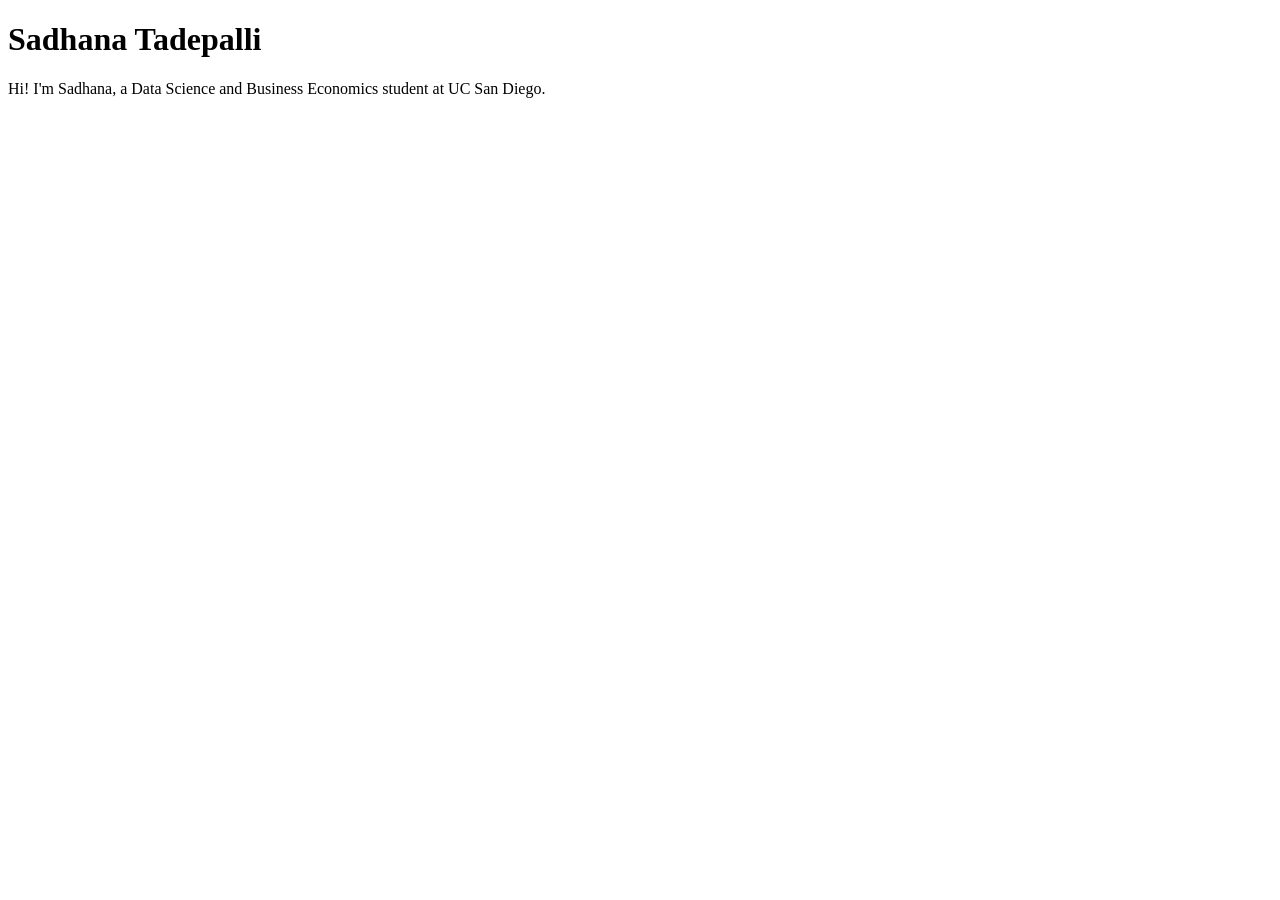
==== index.html @ ed1cffbd "Create homepage" ====
<!DOCTYPE html>
<html lang="en">
<head>
    <meta charset="UTF-8">
    <meta name="viewport" content="width=device-width, initial-scale=1.0">
    <title>Sadhana Tadepall: Personal site and Portfolio</title>
</head>
<body>
    <h1>Sadhana Tadepalli</h1>
    <p>
        Hi! I'm Sadhana, a Data Science and Business Economics student at UC San Diego.
    </p>
    
</body>
</html>
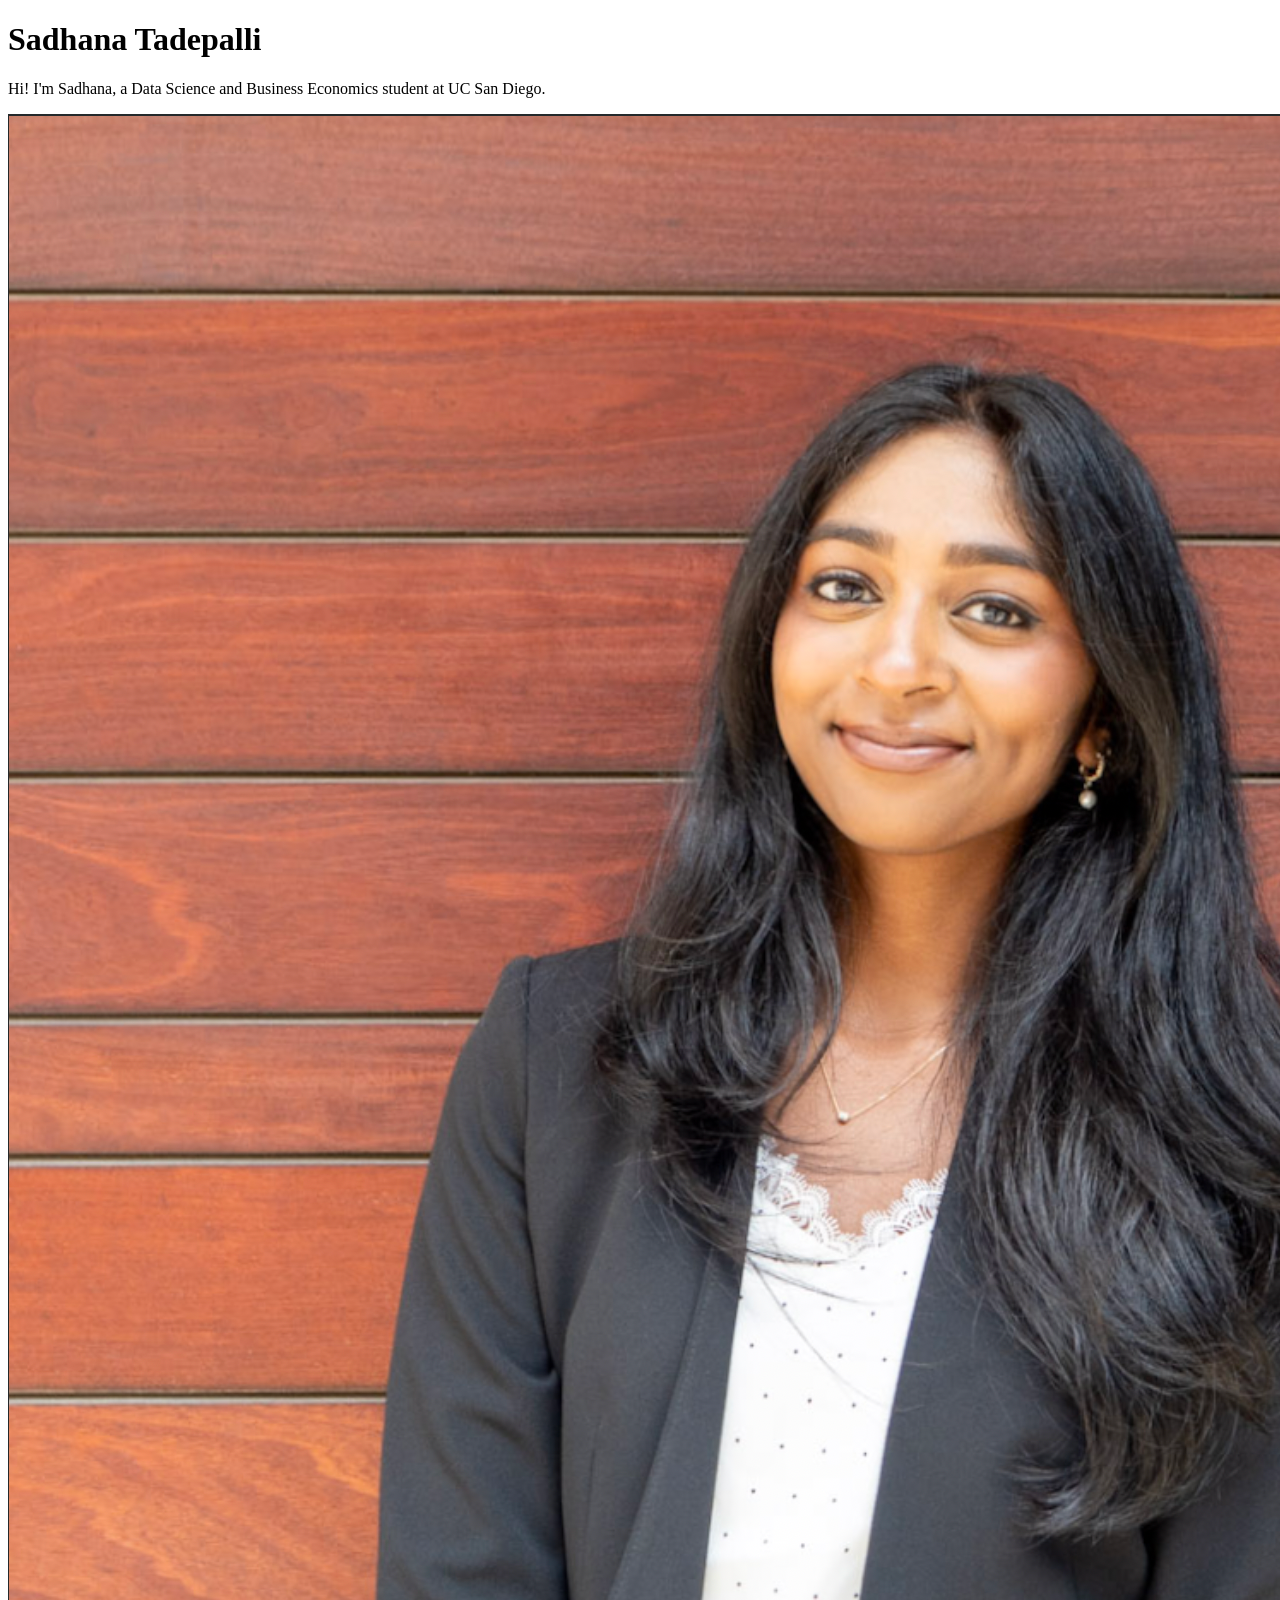
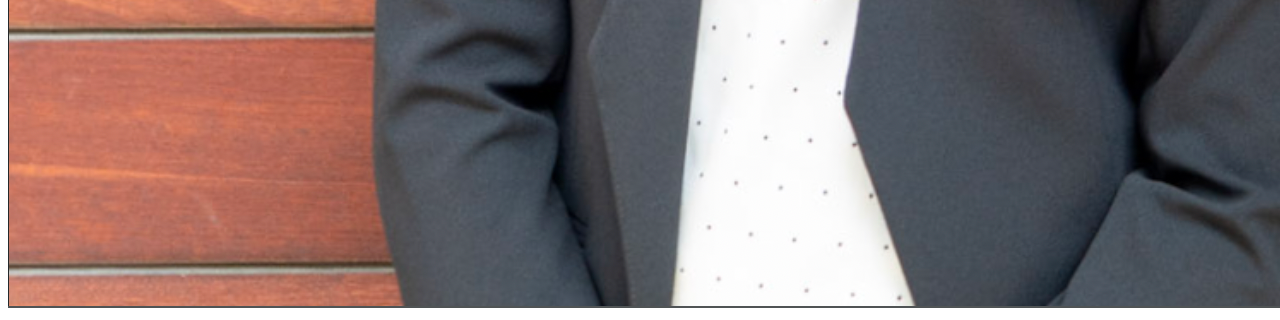
==== commit 6e6635d5: "Add profile photo" ====
--- a/index.html
+++ b/index.html
@@ -10,6 +10,7 @@
     <p>
         Hi! I'm Sadhana, a Data Science and Business Economics student at UC San Diego.
     </p>
+    <img src="images/headshot.jpg" alt="Photo of Sadhana Tadepalli">
     
 </body>
 </html>
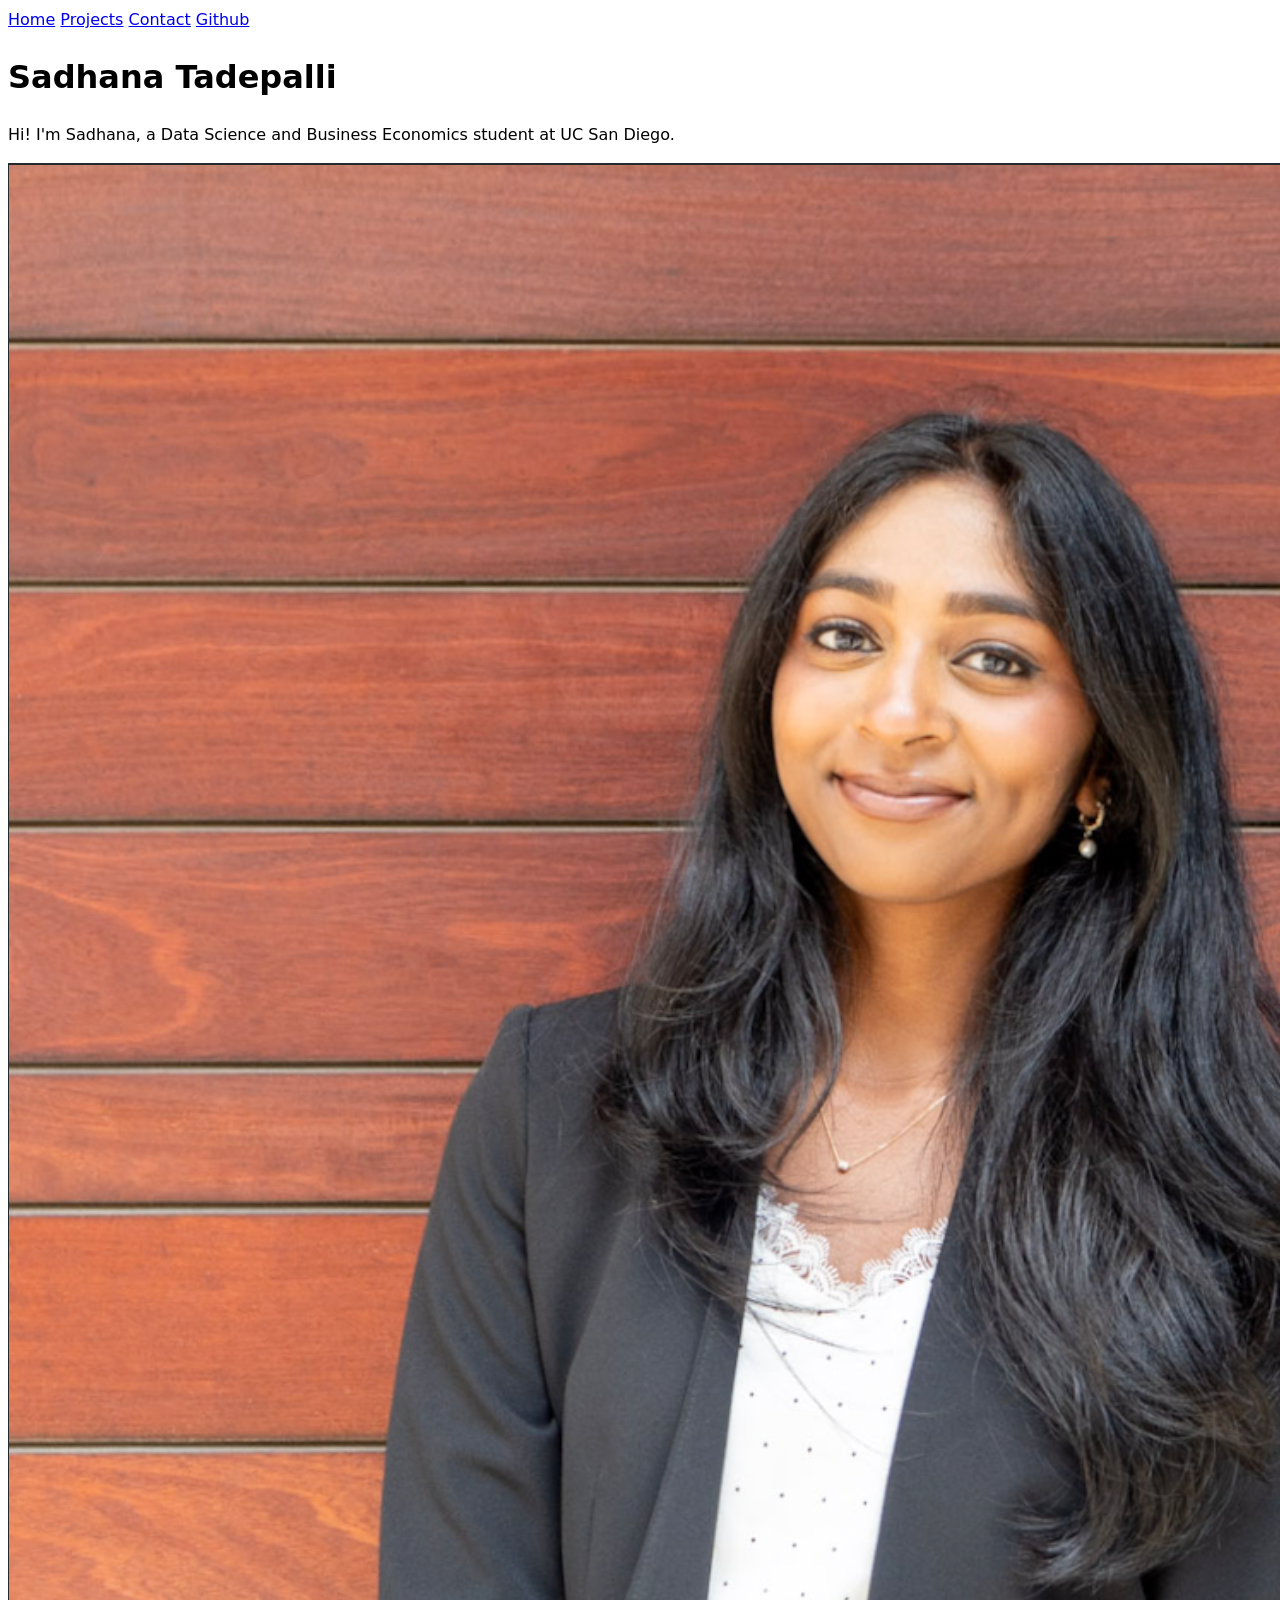
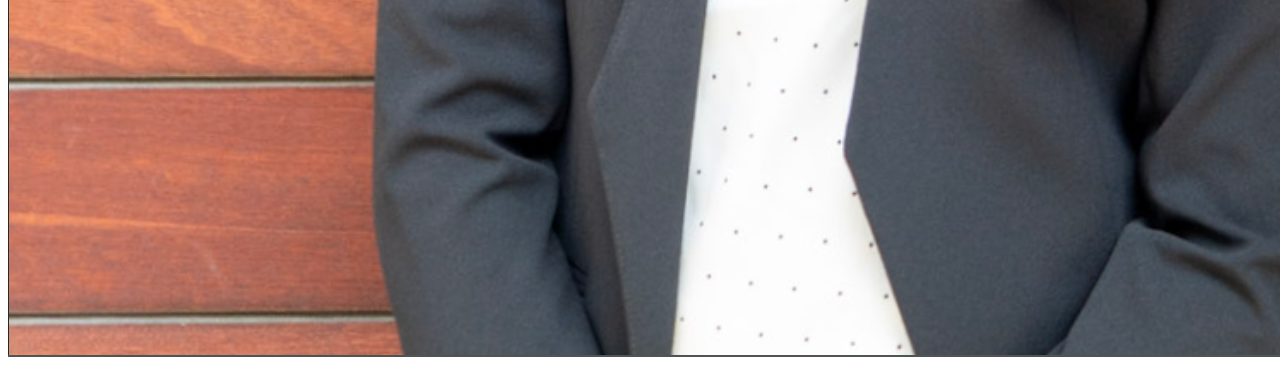
==== commit 84a71201: "Add stylesheet and site nav" ====
--- a/index.html
+++ b/index.html
@@ -4,8 +4,15 @@
     <meta charset="UTF-8">
     <meta name="viewport" content="width=device-width, initial-scale=1.0">
     <title>Sadhana Tadepall: Personal site and Portfolio</title>
+    <link rel="stylesheet" href="style.css">
 </head>
 <body>
+    <nav>
+        <a href="index.html">Home</a>
+        <a href="projects/">Projects</a>
+        <a href="contact/">Contact</a>
+        <a href="https://github.com/sadhanapt36" target="_blank">Github</a>
+    </nav>
     <h1>Sadhana Tadepalli</h1>
     <p>
         Hi! I'm Sadhana, a Data Science and Business Economics student at UC San Diego.
--- a/style.css
+++ b/style.css
@@ -0,0 +1,6 @@
+body {
+  /* Set line height to 1.5 times the font size
+	   and use the OS’s UI font as the website font
+	 */
+  font: 100%/1.5 system-ui;
+}
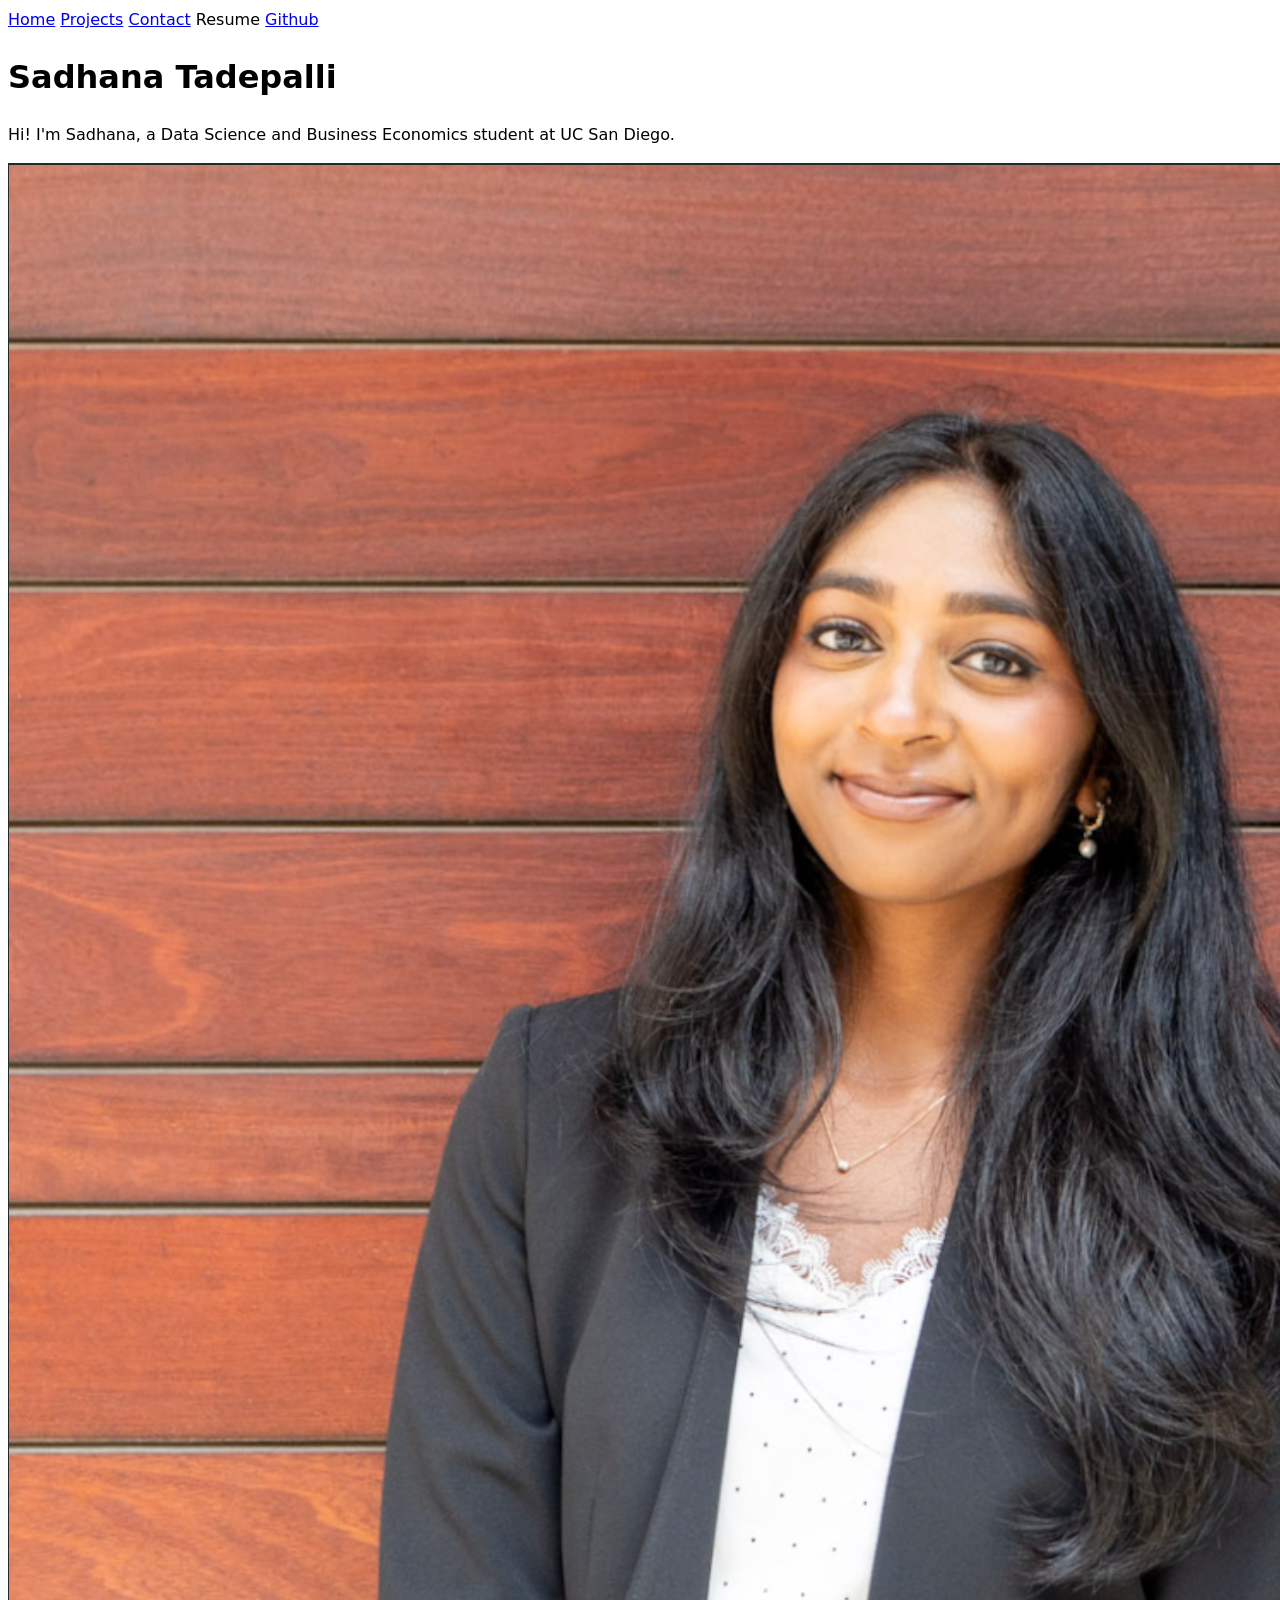
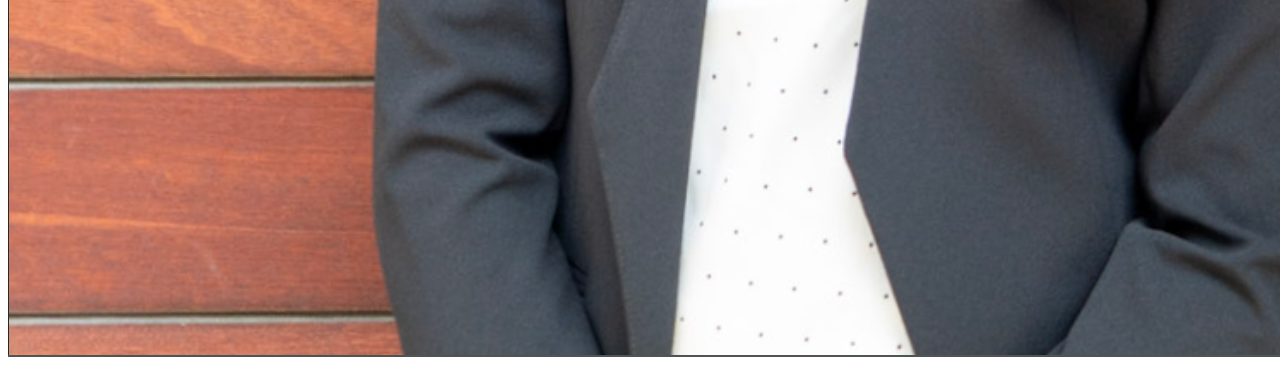
==== commit 2ed816e0: "Add contact form and resume page" ====
--- a/index.html
+++ b/index.html
@@ -11,6 +11,7 @@
         <a href="index.html">Home</a>
         <a href="projects/">Projects</a>
         <a href="contact/">Contact</a>
+        <a hred="resume/">Resume</a>
         <a href="https://github.com/sadhanapt36" target="_blank">Github</a>
     </nav>
     <h1>Sadhana Tadepalli</h1>
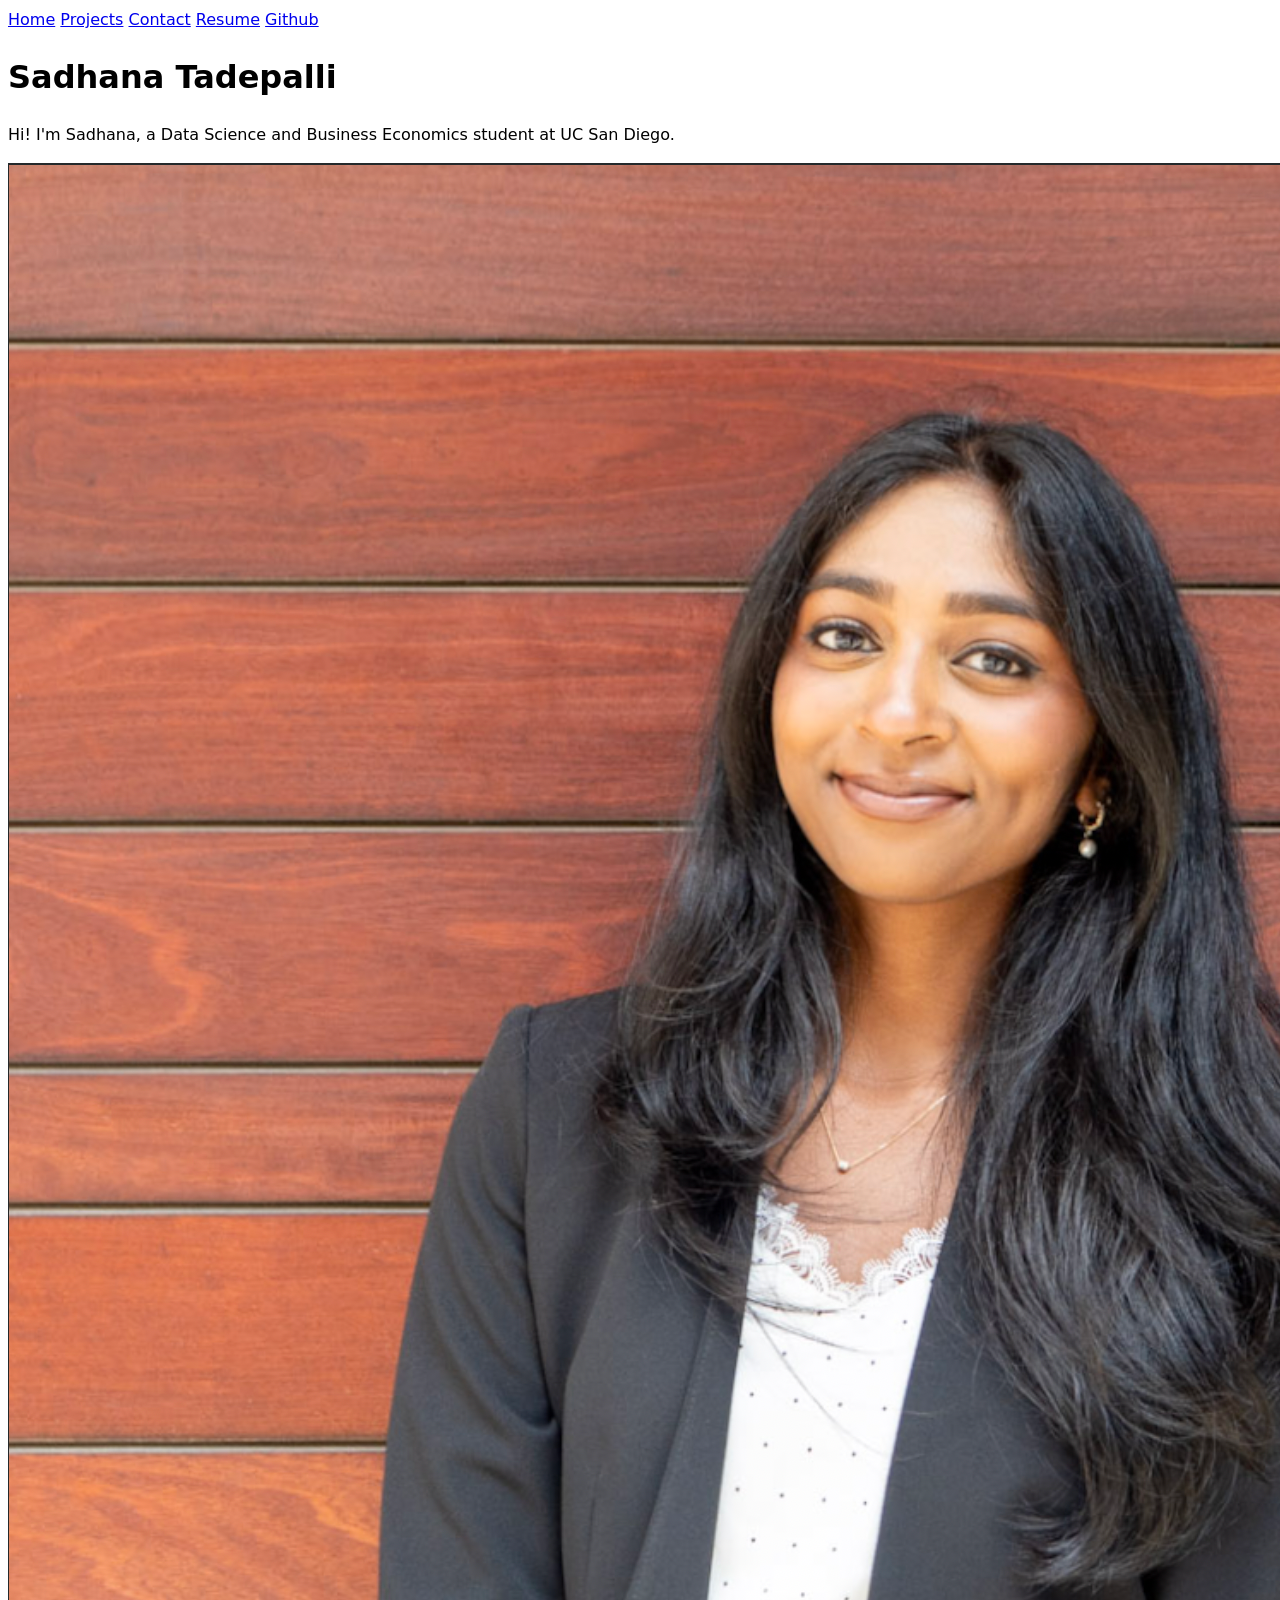
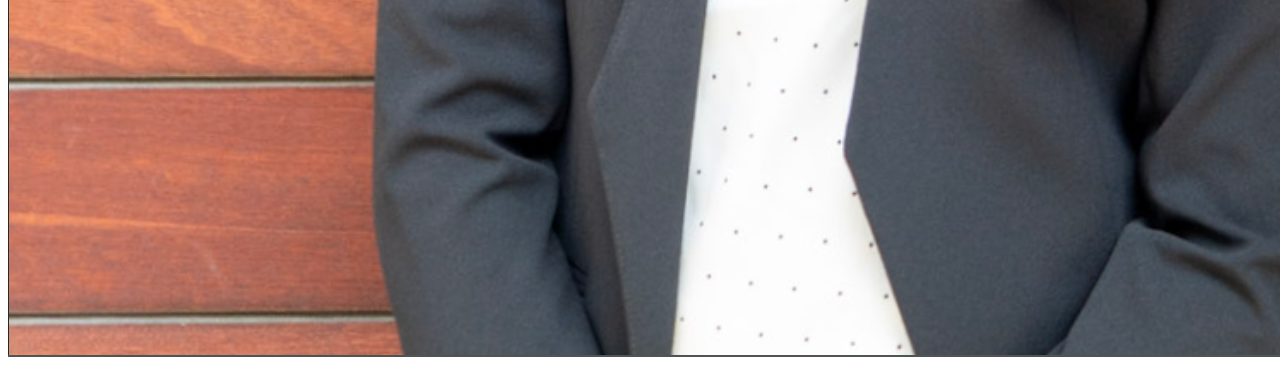
==== commit ec5174da: "Connected main page to Resume tab" ====
--- a/index.html
+++ b/index.html
@@ -11,7 +11,7 @@
         <a href="index.html">Home</a>
         <a href="projects/">Projects</a>
         <a href="contact/">Contact</a>
-        <a hred="resume/">Resume</a>
+        <a href="resume/">Resume</a>
         <a href="https://github.com/sadhanapt36" target="_blank">Github</a>
     </nav>
     <h1>Sadhana Tadepalli</h1>
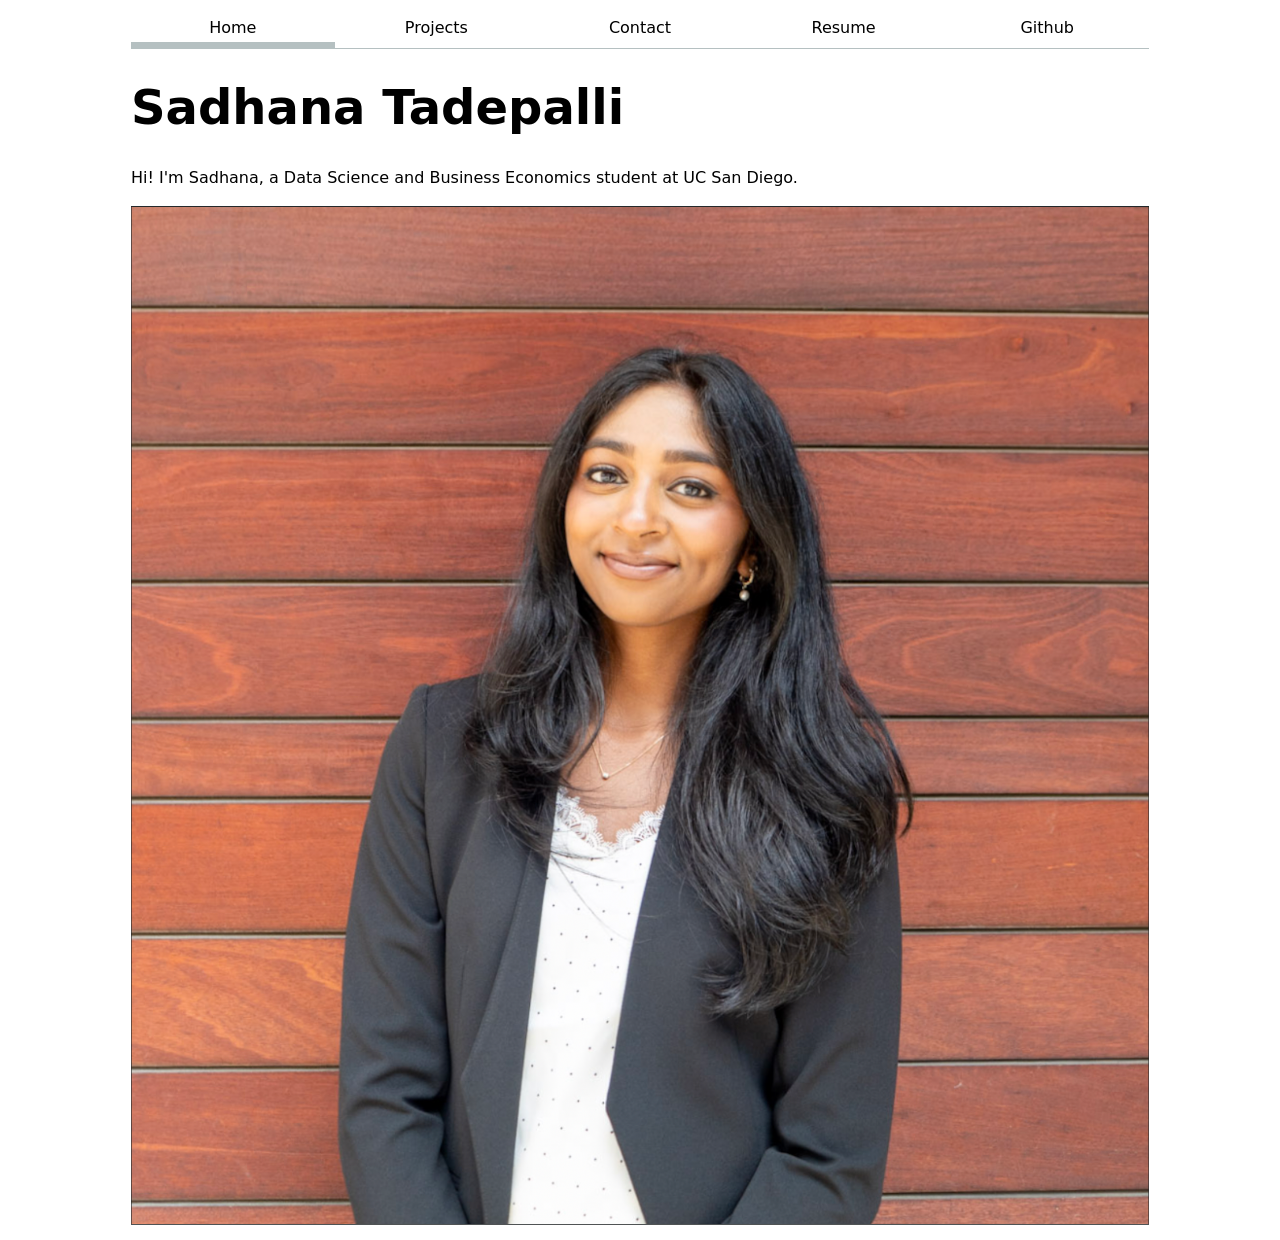
==== commit 914131a5: "added css styling changes" ====
--- a/index.html
+++ b/index.html
@@ -8,7 +8,7 @@
 </head>
 <body>
     <nav>
-        <a href="index.html">Home</a>
+        <a href="index.html" class="current">Home</a>
         <a href="projects/">Projects</a>
         <a href="contact/">Contact</a>
         <a href="resume/">Resume</a>
--- a/style.css
+++ b/style.css
@@ -3,4 +3,189 @@
 	   and use the OS’s UI font as the website font
 	 */
   font: 100%/1.5 system-ui;
-}+  max-width: 100ch;
+  margin-inline: auto;
+  padding-inline: lem;
+  box-sizing: border-box;
+}
+
+img{
+  max-width: 100%;
+  height: auto;
+}
+
+nav ul,
+nav li {
+  display: contents;
+}
+
+nav{
+  display: flex;
+  margin-bottom: lem;
+  border-bottom: 1px solid oklch(80% 3% 200);
+}
+
+nav a{
+  flex: 1;
+  text-decoration: none;
+  color: inherit;
+  text-align: center;
+  padding: 0.5em;
+}
+
+nav a.current{
+  border-bottom: 0.4em solid oklch(80% 3% 200);
+  padding-bottom: 0.1em;
+}
+
+html{
+  --color-accent: oklch(84.084% 0.07874 314.326);
+  accent-color: var(--color-accent);
+}
+
+nav a:hover {
+  border-bottom: 0.4em solid var(--color-accent);
+  padding-bottom: 0.1em;
+  background-color: oklch(from var(--color-accent) 95% 5% h);
+}
+
+input,
+textarea,
+button {
+    font: inherit;
+}
+
+form {
+    display: grid;
+    grid-template-columns: auto 1fr;
+    gap: 1em;
+    max-width: 60ch;
+}
+
+form label {
+    display: grid;
+    grid-template-columns: subgrid;
+    grid-column: 1 / -1;
+}
+
+form button {
+    grid-column: 1 / -1;
+}
+
+.projects{
+  display: grid;
+  grid-template-columns: repeat(auto-fit, minmax(15em, 1fr));
+  gap: 2em;
+}
+
+.projects article{
+  display: grid;
+  grid-template-rows: subgrid;
+  grid-row: span 3;
+  gap: 1em;
+}
+
+.projects h2{
+  margin: 0
+}
+
+h1 {
+    font-size: 300%;
+}
+
+h1, h2, h3, h4, h5, h6 {
+    line-height: 1.1;
+    text-wrap: balance;
+}
+
+
+/* Resume specific styles */
+.resume {
+    line-height: 1.6;
+    color: #263238;
+}
+
+.resume h1 {
+    font-size: 3em;
+    margin-bottom: 1em;
+    color: #1f2937;
+}
+
+.resume section {
+    margin-bottom: 2.5em;
+}
+
+.resume section h2 {
+    font-size: 1.5em;
+    color: #1f2937;
+    border-bottom: 2px solid var(--color-accent);
+    padding-bottom: 0.4em;
+    margin-bottom: 1.2em;
+}
+
+.resume article {
+    margin-bottom: 1.8em;
+    padding: 1.2em 1.5em;
+    background-color: #f8fafc;
+    border-left: 3px solid #cbd5e1;
+    border-radius: 0.4em;
+}
+
+.resume article h3 {
+    font-size: 1.2em;
+    color: #111827;
+    margin: 0 0 0.3em;
+}
+
+.resume article p {
+    margin: 0.3em 0;
+}
+
+.resume article h3 + p {
+    font-weight: 600;
+    color: #374151;
+}
+
+.resume time {
+    color: #64748b;
+    font-size: 0.9em;
+}
+
+.resume article ul {
+    margin-top: 0.8em;
+    margin-bottom: 0;
+    padding-left: 1.4em;
+}
+
+.resume article li {
+    margin-bottom: 0.5em;
+    line-height: 1.5;
+}
+
+.resume section:last-of-type {
+    background-color: #f8fafc;
+    padding: 1.5em;
+    border-radius: 0.5em;
+}
+
+.resume section:last-of-type strong {
+    color: #1f2937;
+}
+
+.resume section:last-of-type p {
+    margin: 0.7em 0;
+}
+
+@media (max-width: 600px) {
+    .resume h1 {
+        font-size: 2.5em;
+    }
+
+    .resume article {
+        padding: 1em;
+    }
+
+    .resume section h2 {
+        font-size: 1.3em;
+    }
+}
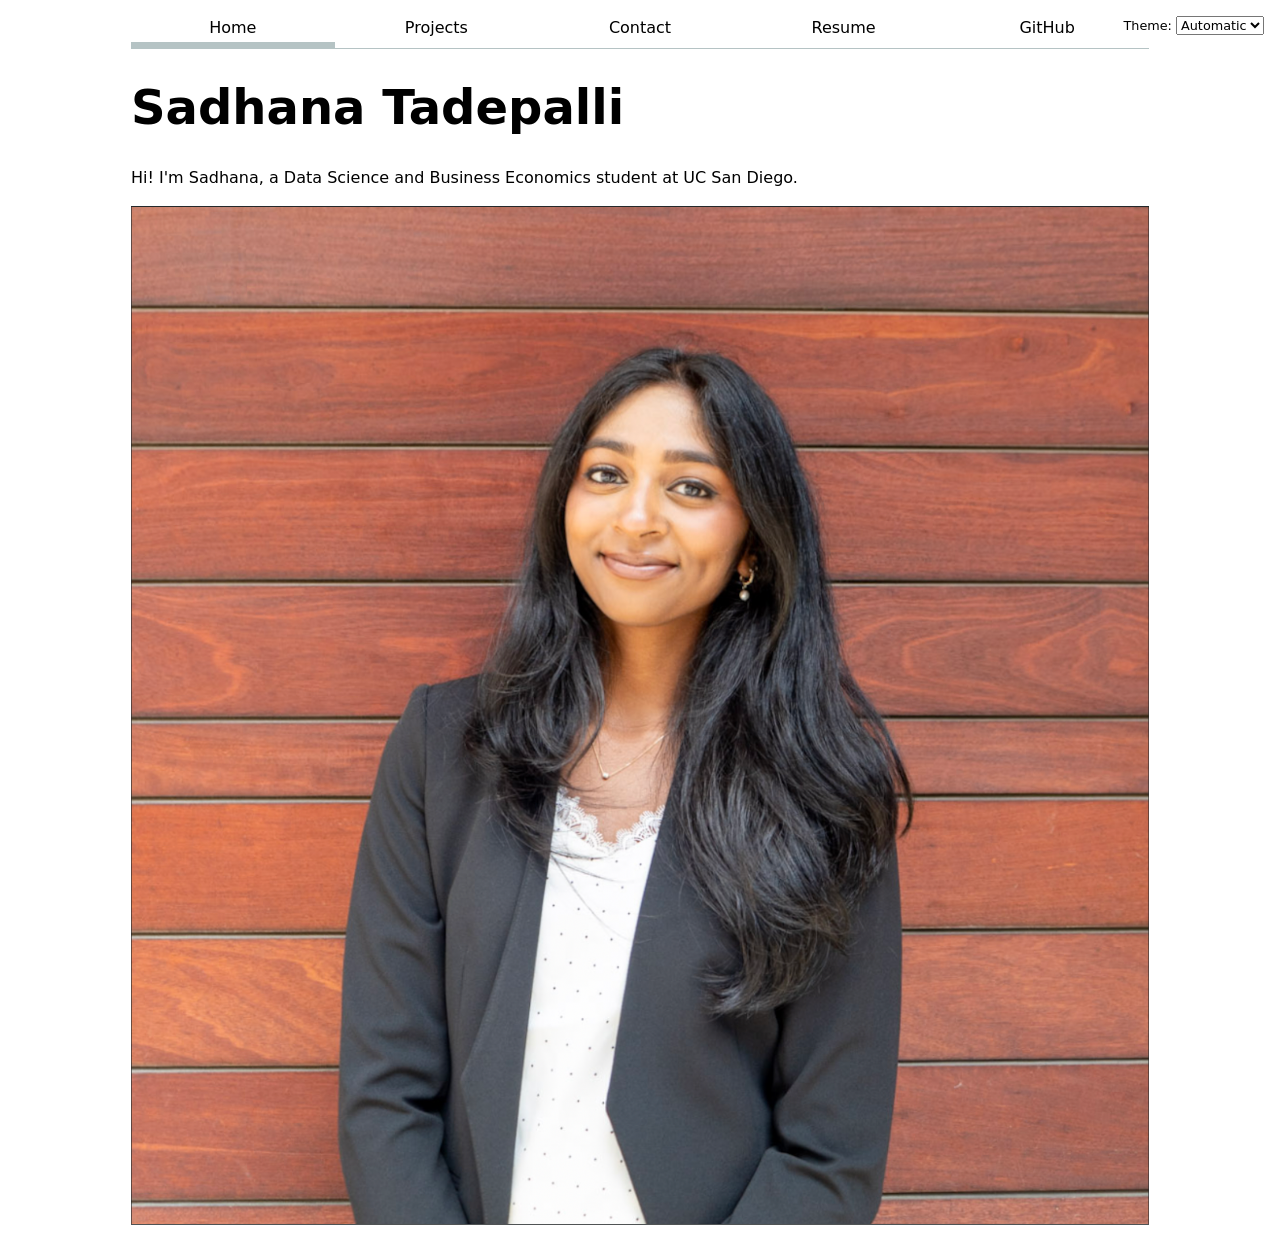
==== commit 64a488b2: "js added" ====
--- a/index.html
+++ b/index.html
@@ -5,15 +5,9 @@
     <meta name="viewport" content="width=device-width, initial-scale=1.0">
     <title>Sadhana Tadepall: Personal site and Portfolio</title>
     <link rel="stylesheet" href="style.css">
+    <script type="module" src="global.js"></script>
 </head>
 <body>
-    <nav>
-        <a href="index.html" class="current">Home</a>
-        <a href="projects/">Projects</a>
-        <a href="contact/">Contact</a>
-        <a href="resume/">Resume</a>
-        <a href="https://github.com/sadhanapt36" target="_blank">Github</a>
-    </nav>
     <h1>Sadhana Tadepalli</h1>
     <p>
         Hi! I'm Sadhana, a Data Science and Business Economics student at UC San Diego.
--- a/style.css
+++ b/style.css
@@ -1,3 +1,7 @@
+:root {
+  color-scheme: light dark;
+}
+
 body {
   /* Set line height to 1.5 times the font size
 	   and use the OS’s UI font as the website font
@@ -21,8 +25,9 @@
 
 nav{
   display: flex;
+  --border-color: oklch(50% 10% 200 / 40%);
   margin-bottom: lem;
-  border-bottom: 1px solid oklch(80% 3% 200);
+  border-bottom: 1px solid var(--border-color);
 }
 
 nav a{
@@ -46,7 +51,7 @@
 nav a:hover {
   border-bottom: 0.4em solid var(--color-accent);
   padding-bottom: 0.1em;
-  background-color: oklch(from var(--color-accent) 95% 5% h);
+  background-color: color-mix(in oklch, var(--color-accent), canvas 85%);
 }
 
 input,
@@ -189,3 +194,41 @@
         font-size: 1.3em;
     }
 }
+
+.color-scheme {
+  position: absolute;
+  top: 1rem;
+  right: 1rem;
+  font-size: 80%;
+}
+
+.color-scheme select {
+  font: inherit;
+}
+
+/* Colors that adapt to the selected theme */
+.resume,
+.resume h1,
+.resume section h2,
+.resume article h3,
+.resume article h3 + p,
+.resume section:last-of-type strong {
+  color: CanvasText;
+}
+
+.resume article,
+.resume section:last-of-type {
+  background-color: color-mix(in oklch, CanvasText 5%, Canvas);
+}
+
+.resume article {
+  border-left-color: color-mix(in oklch, CanvasText 25%, Canvas);
+}
+
+.resume time {
+  color: color-mix(in oklch, CanvasText 70%, Canvas);
+}
+
+nav a.current {
+  border-bottom-color: var(--border-color);
+}
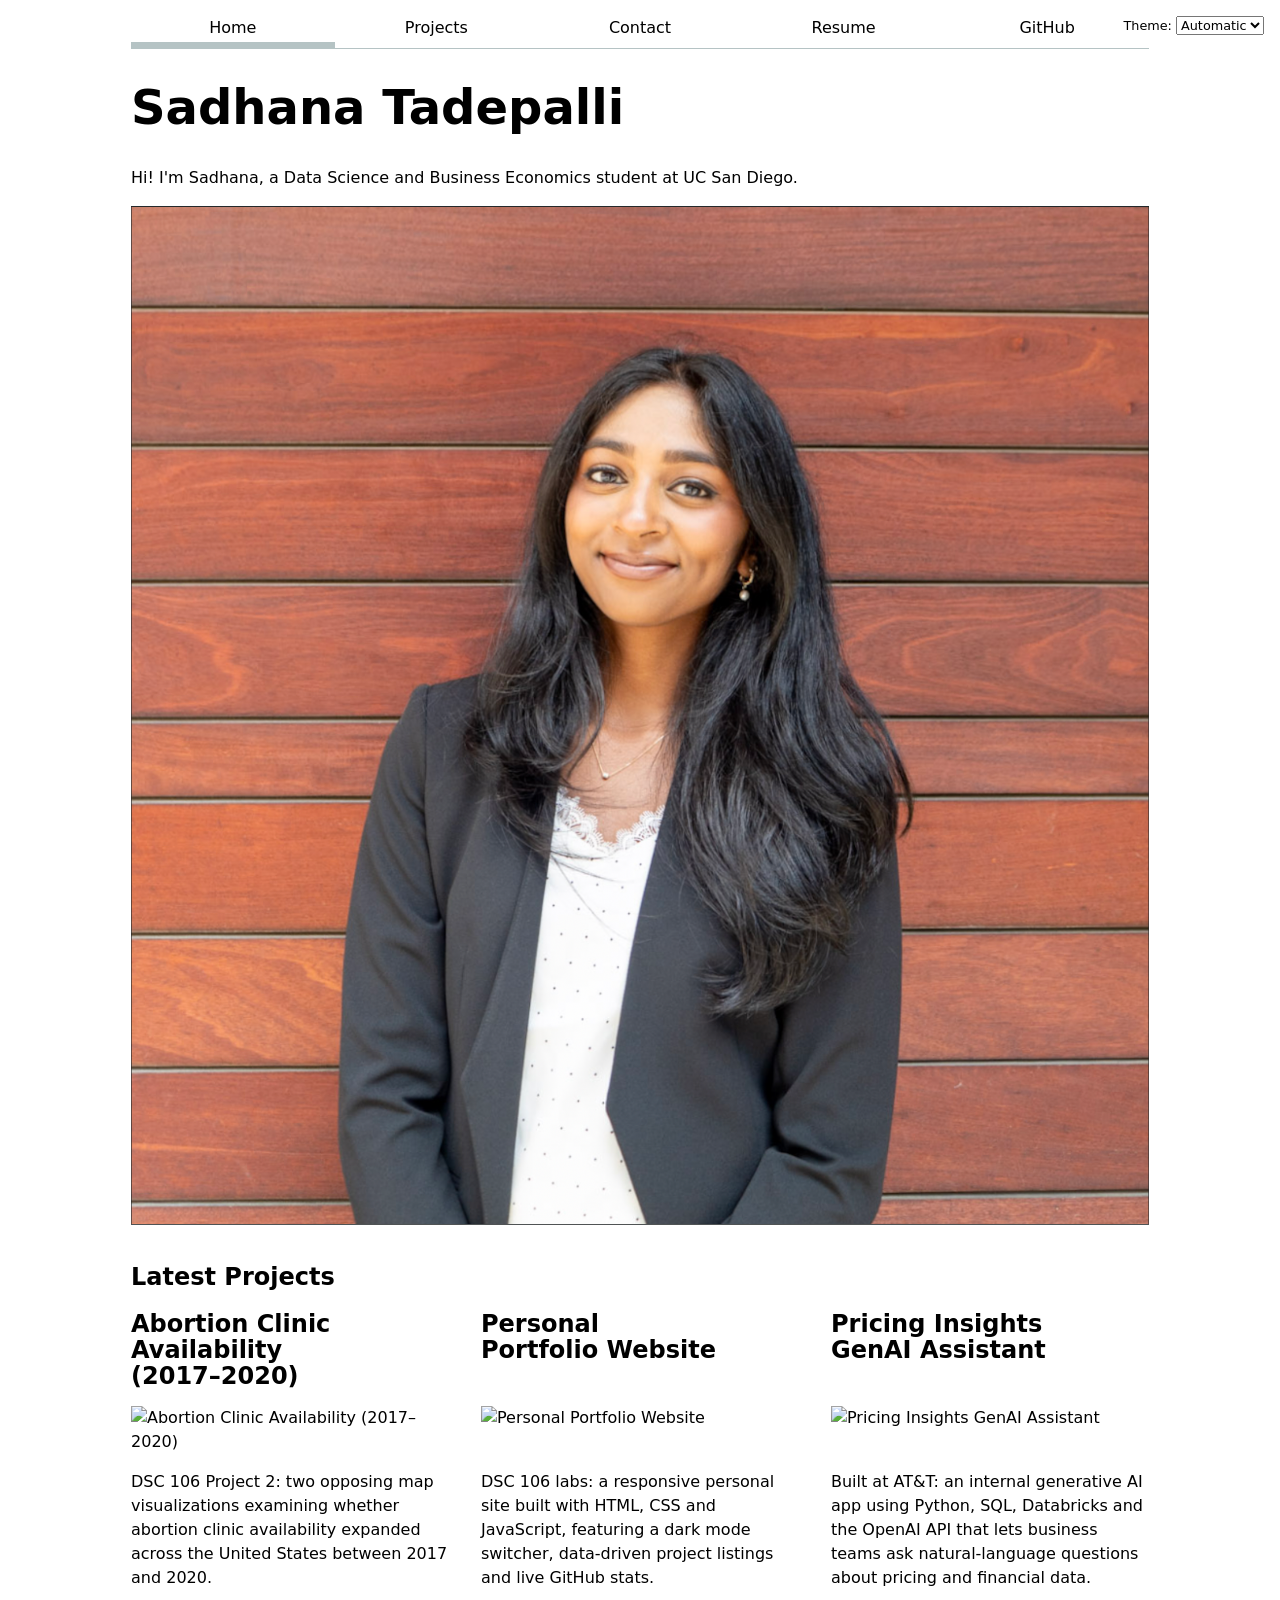
==== commit 06ac04ab: "lab 4 js added" ====
--- a/index.html
+++ b/index.html
@@ -6,6 +6,7 @@
     <title>Sadhana Tadepall: Personal site and Portfolio</title>
     <link rel="stylesheet" href="style.css">
     <script type="module" src="global.js"></script>
+    <script type="module" src="index.js" defer></script>
 </head>
 <body>
     <h1>Sadhana Tadepalli</h1>
@@ -13,6 +14,13 @@
         Hi! I'm Sadhana, a Data Science and Business Economics student at UC San Diego.
     </p>
     <img src="images/headshot.jpg" alt="Photo of Sadhana Tadepalli">
-    
+
+    <div id="profile-stats"></div>
+
+    <h2>Latest Projects</h2>
+    <div class="projects">
+        <!-- Dynamically added content will appear here -->
+    </div>
+
 </body>
 </html>
--- a/style.css
+++ b/style.css
@@ -232,3 +232,57 @@
 nav a.current {
   border-bottom-color: var(--border-color);
 }
+
+/* ---------- Lab 4 ---------- */
+.projects article {
+  grid-row: span 3;
+}
+
+.projects h2,
+.projects h3 {
+  margin: 0;
+}
+
+.projects article p {
+  margin: 0;
+}
+
+.project-year {
+  margin-top: 0.5em !important;
+  font-family: Baskerville, serif;
+  font-variant-numeric: oldstyle-nums;
+  color: color-mix(in oklch, CanvasText 60%, Canvas);
+}
+
+.projects-empty {
+  grid-column: 1 / -1;
+  font-style: italic;
+}
+
+#profile-stats {
+  margin-block: 2em;
+}
+
+#profile-stats dl {
+  display: grid;
+  grid-template-columns: repeat(4, 1fr);
+  text-align: center;
+  margin: 0;
+  padding: 1em;
+  border: 1px solid color-mix(in oklch, CanvasText 20%, Canvas);
+  border-radius: 0.5em;
+}
+
+#profile-stats dt {
+  grid-row: 1;
+  font-size: 80%;
+  text-transform: uppercase;
+  color: color-mix(in oklch, CanvasText 60%, Canvas);
+}
+
+#profile-stats dd {
+  grid-row: 2;
+  margin: 0;
+  font-size: 200%;
+  font-weight: 600;
+}
